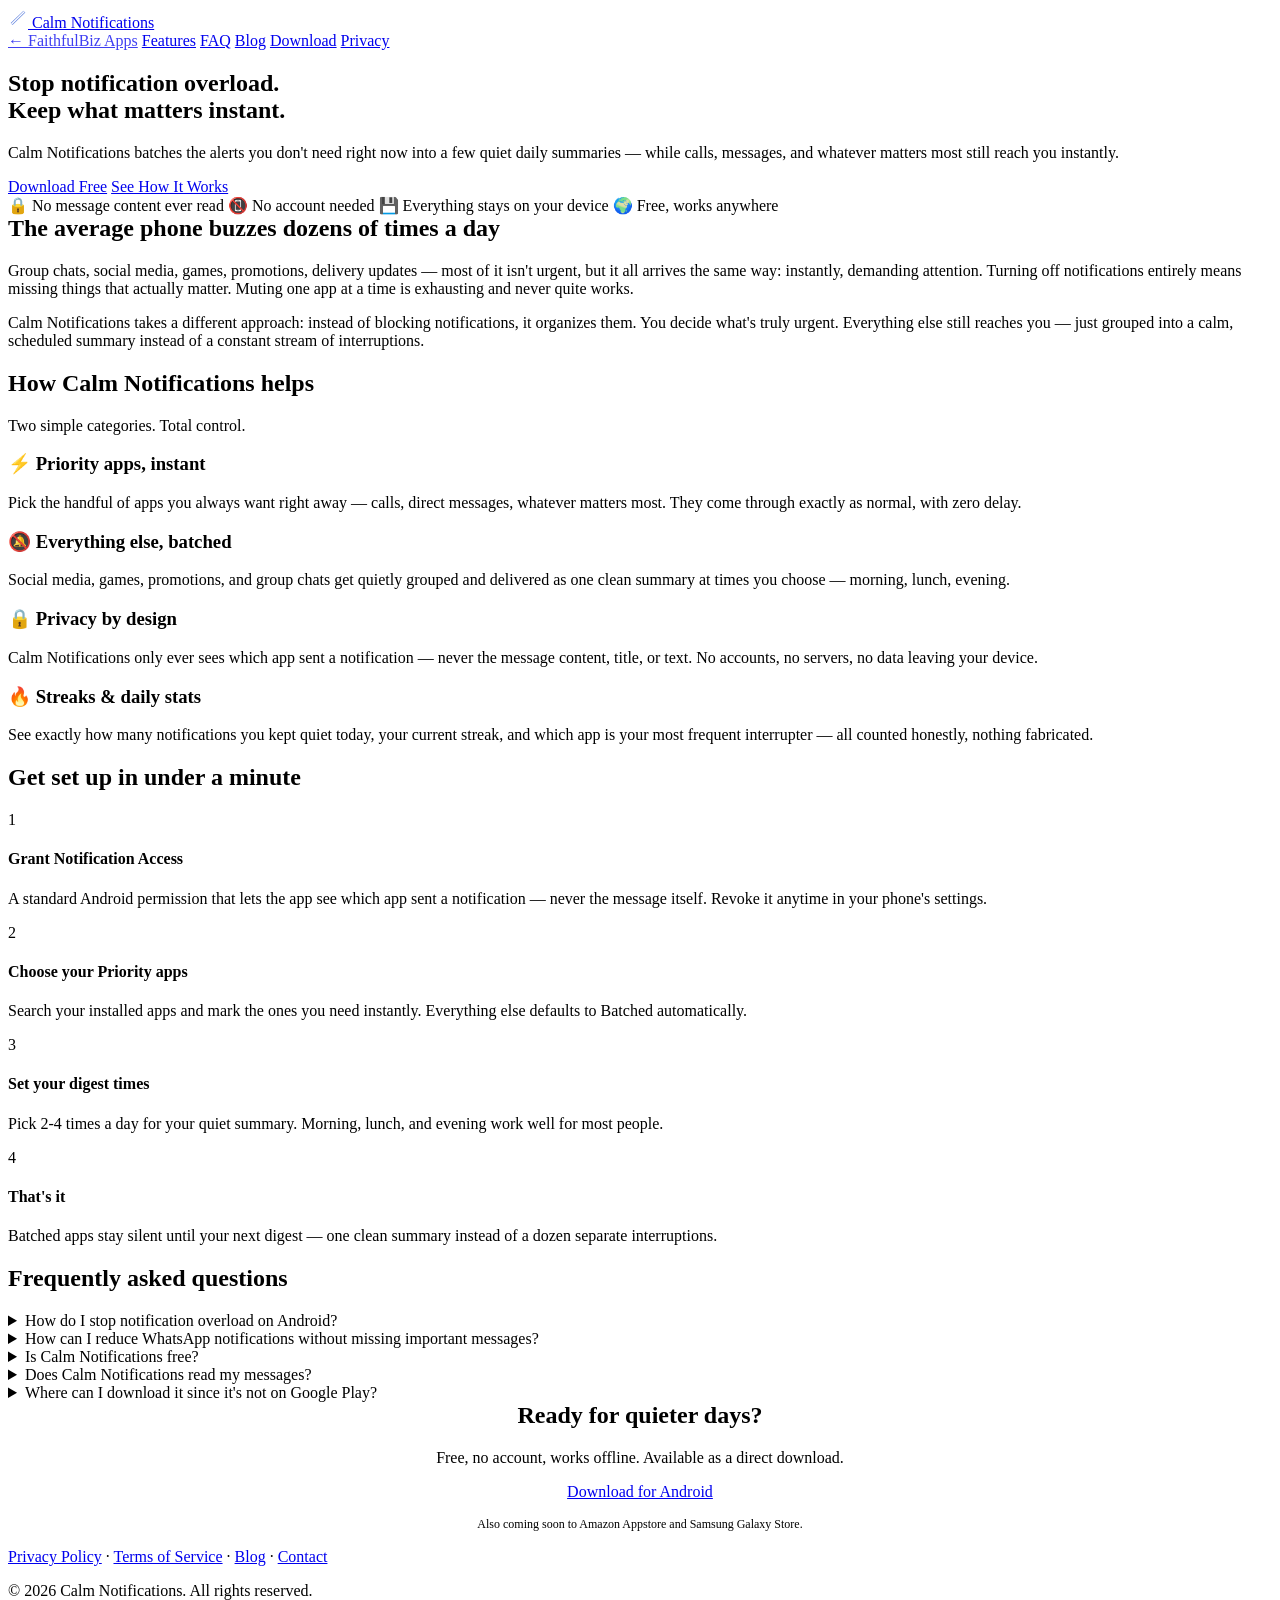
==== calm-notifications/index.html @ 0799c3f9 "Add files via upload" ====
<!DOCTYPE html>
<html lang="en">
<head>
<meta charset="UTF-8">
<meta name="viewport" content="width=device-width, initial-scale=1.0">
<title>Calm Notifications — Stop Notification Overload on Android</title>
<meta name="description" content="Calm Notifications batches non-essential Android notifications into quiet daily summaries, so only what truly matters reaches you instantly. Free, private, no account needed.">
<meta name="keywords" content="stop notification overload android, notification digest app, batch android notifications, reduce phone distractions, notification organizer android, too many whatsapp notifications">
<link rel="canonical" href="https://app.faithfulbiz.com.ng/calm-notifications/">

<meta property="og:title" content="Calm Notifications — Less noise. More focus.">
<meta property="og:description" content="Batch non-essential Android notifications into quiet daily summaries. Free, private, works offline.">
<meta property="og:type" content="website">
<meta property="og:url" content="https://app.faithfulbiz.com.ng/calm-notifications/">

<link rel="preconnect" href="https://fonts.googleapis.com">
<link href="https://fonts.googleapis.com/css2?family=Fraunces:wght@600;700&family=Manrope:wght@400;500;600;700&display=swap" rel="stylesheet">
<link rel="stylesheet" href="assets/style.css">

<script type="application/ld+json">
{
  "@context": "https://schema.org",
  "@type": "SoftwareApplication",
  "name": "Calm Notifications",
  "applicationCategory": "UtilitiesApplication",
  "operatingSystem": "Android",
  "description": "Calm Notifications batches non-essential Android notifications into quiet daily summaries, letting you choose which apps deliver instantly and which get grouped. No account, no data collection, works entirely offline.",
  "offers": {
    "@type": "Offer",
    "price": "0",
    "priceCurrency": "USD"
  },
  "publisher": {
    "@type": "Organization",
    "name": "FaithfulBiz"
  }
}
</script>

<script type="application/ld+json">
{
  "@context": "https://schema.org",
  "@type": "FAQPage",
  "mainEntity": [
    {
      "@type": "Question",
      "name": "How do I stop notification overload on Android?",
      "acceptedAnswer": {
        "@type": "Answer",
        "text": "The most effective way is to separate notifications into two groups: apps you need instantly (calls, messages) and apps that can wait (social media, games, promotions). Calm Notifications does this automatically — you mark a handful of apps as Priority, and everything else gets quietly grouped into a few daily summaries instead of interrupting you constantly."
      }
    },
    {
      "@type": "Question",
      "name": "How can I reduce WhatsApp notifications without missing important messages?",
      "acceptedAnswer": {
        "@type": "Answer",
        "text": "Instead of muting WhatsApp entirely, use an app like Calm Notifications to batch WhatsApp group chats and less urgent conversations into scheduled digests, while keeping direct messages from important contacts instant. This way you still see everything, just on your own schedule."
      }
    },
    {
      "@type": "Question",
      "name": "Is Calm Notifications free?",
      "acceptedAnswer": {
        "@type": "Answer",
        "text": "Yes, Calm Notifications is completely free to download and use, with no account required."
      }
    },
    {
      "@type": "Question",
      "name": "Does Calm Notifications read my messages?",
      "acceptedAnswer": {
        "@type": "Answer",
        "text": "No. Calm Notifications only reads which app sent a notification (for example, WhatsApp or Instagram) and the app name, in order to group and count notifications. It never reads, stores, or transmits the actual message content, title, or text of any notification."
      }
    },
    {
      "@type": "Question",
      "name": "Where can I download Calm Notifications since it's not on Google Play?",
      "acceptedAnswer": {
        "@type": "Answer",
        "text": "Calm Notifications is distributed directly as an APK file (and via Amazon Appstore / Samsung Galaxy Store) rather than Google Play. You can download the latest version directly from this site's download section."
      }
    }
  ]
}
</script>
</head>
<body>

<header class="site-header">
  <div class="container">
    <a href="index.html" class="logo">
      <span class="logo-badge">
        <svg width="20" height="20" viewBox="0 0 100 100" fill="none" xmlns="http://www.w3.org/2000/svg">
          <ellipse cx="50" cy="38" rx="20" ry="17" fill="white"/>
          <polygon points="32,45 68,45 76,66 24,66" fill="white"/>
          <rect x="20" y="64" width="60" height="6" rx="3" fill="white"/>
          <ellipse cx="50" cy="79" rx="6" ry="6" fill="white"/>
          <line x1="18" y1="80" x2="82" y2="18" stroke="#5B7FDE" stroke-width="13"/>
          <line x1="18" y1="80" x2="82" y2="18" stroke="white" stroke-width="7"/>
        </svg>
      </span>
      <span class="logo-text">Calm Notifications</span>
    </a>
    <nav class="site-nav">
      <a href="../index.html" style="opacity:0.75;">← FaithfulBiz Apps</a>
      <a href="#features">Features</a>
      <a href="#faq">FAQ</a>
      <a href="blog/index.html">Blog</a>
      <a href="#download">Download</a>
      <a href="privacy.html">Privacy</a>
    </nav>
  </div>
</header>

<main class="container">

  <section class="hero">
    <h1>Stop notification overload.<br>Keep what matters instant.</h1>
    <p class="lead">Calm Notifications batches the alerts you don't need right now into a few quiet daily summaries — while calls, messages, and whatever matters most still reach you instantly.</p>
    <div class="btn-row">
      <a href="#download" class="btn">Download Free</a>
      <a href="#how-it-works" class="btn secondary">See How It Works</a>
    </div>
    <div class="badge-row">
      <span class="badge">🔒 No message content ever read</span>
      <span class="badge">📵 No account needed</span>
      <span class="badge">💾 Everything stays on your device</span>
      <span class="badge">🌍 Free, works anywhere</span>
    </div>
  </section>

  <section id="problem">
    <div class="card">
      <h2 class="serif" style="margin-top:0;">The average phone buzzes dozens of times a day</h2>
      <p>Group chats, social media, games, promotions, delivery updates — most of it isn't urgent, but it all arrives the same way: instantly, demanding attention. Turning off notifications entirely means missing things that actually matter. Muting one app at a time is exhausting and never quite works.</p>
      <p>Calm Notifications takes a different approach: instead of blocking notifications, it organizes them. You decide what's truly urgent. Everything else still reaches you — just grouped into a calm, scheduled summary instead of a constant stream of interruptions.</p>
    </div>
  </section>

  <section id="features">
    <h2 class="serif section-title">How Calm Notifications helps</h2>
    <p class="section-sub">Two simple categories. Total control.</p>
    <div class="grid cols-2">
      <div class="card feature-card">
        <h3>⚡ Priority apps, instant</h3>
        <p>Pick the handful of apps you always want right away — calls, direct messages, whatever matters most. They come through exactly as normal, with zero delay.</p>
      </div>
      <div class="card feature-card">
        <h3>🔕 Everything else, batched</h3>
        <p>Social media, games, promotions, and group chats get quietly grouped and delivered as one clean summary at times you choose — morning, lunch, evening.</p>
      </div>
      <div class="card feature-card">
        <h3>🔒 Privacy by design</h3>
        <p>Calm Notifications only ever sees which app sent a notification — never the message content, title, or text. No accounts, no servers, no data leaving your device.</p>
      </div>
      <div class="card feature-card">
        <h3>🔥 Streaks & daily stats</h3>
        <p>See exactly how many notifications you kept quiet today, your current streak, and which app is your most frequent interrupter — all counted honestly, nothing fabricated.</p>
      </div>
    </div>
  </section>

  <section id="how-it-works">
    <h2 class="serif section-title">Get set up in under a minute</h2>
    <div class="card">
      <div class="steps">
        <div class="step">
          <div class="step-num">1</div>
          <div class="step-content">
            <h4>Grant Notification Access</h4>
            <p>A standard Android permission that lets the app see which app sent a notification — never the message itself. Revoke it anytime in your phone's settings.</p>
          </div>
        </div>
        <div class="step">
          <div class="step-num">2</div>
          <div class="step-content">
            <h4>Choose your Priority apps</h4>
            <p>Search your installed apps and mark the ones you need instantly. Everything else defaults to Batched automatically.</p>
          </div>
        </div>
        <div class="step">
          <div class="step-num">3</div>
          <div class="step-content">
            <h4>Set your digest times</h4>
            <p>Pick 2-4 times a day for your quiet summary. Morning, lunch, and evening work well for most people.</p>
          </div>
        </div>
        <div class="step">
          <div class="step-num">4</div>
          <div class="step-content">
            <h4>That's it</h4>
            <p>Batched apps stay silent until your next digest — one clean summary instead of a dozen separate interruptions.</p>
          </div>
        </div>
      </div>
    </div>
  </section>

  <section id="faq">
    <h2 class="serif section-title">Frequently asked questions</h2>
    <details class="faq-item">
      <summary>How do I stop notification overload on Android?</summary>
      <p>The most effective way is to separate notifications into two groups: apps you need instantly (calls, messages) and apps that can wait (social media, games, promotions). Calm Notifications does this automatically — mark a handful of apps as Priority, and everything else gets quietly grouped into a few daily summaries instead of interrupting you constantly.</p>
    </details>
    <details class="faq-item">
      <summary>How can I reduce WhatsApp notifications without missing important messages?</summary>
      <p>Instead of muting WhatsApp entirely, batch group chats and less urgent conversations into scheduled digests, while keeping direct messages from important contacts instant. You still see everything, just on your own schedule.</p>
    </details>
    <details class="faq-item">
      <summary>Is Calm Notifications free?</summary>
      <p>Yes, completely free to download and use, with no account required.</p>
    </details>
    <details class="faq-item">
      <summary>Does Calm Notifications read my messages?</summary>
      <p>No. It only reads which app sent a notification and the app name, to group and count them. It never reads, stores, or transmits the actual message content, title, or text.</p>
    </details>
    <details class="faq-item">
      <summary>Where can I download it since it's not on Google Play?</summary>
      <p>Calm Notifications is distributed directly as an APK (and via Amazon Appstore / Samsung Galaxy Store) rather than Google Play. Download the latest version directly below.</p>
    </details>
  </section>

  <section id="download">
    <div class="card" style="text-align:center;">
      <h2 class="serif" style="margin-top:0;">Ready for quieter days?</h2>
      <p style="color:var(--muted);">Free, no account, works offline. Available as a direct download.</p>
      <div class="btn-row">
        <a href="https://github.com/mrprince-star/Calm_Notification/releases/latest" class="btn">Download for Android</a>
      </div>
      <p style="font-size:12px;color:var(--muted);margin-top:16px;">Also coming soon to Amazon Appstore and Samsung Galaxy Store.</p>
    </div>
  </section>

</main>

<footer class="site-footer">
  <div class="container">
    <p><a href="privacy.html">Privacy Policy</a> · <a href="terms.html">Terms of Service</a> · <a href="blog/index.html">Blog</a> · <a href="mailto:faithfulbizteam@gmail.com">Contact</a></p>
    <p>&copy; <span id="year"></span> Calm Notifications. All rights reserved.</p>
  </div>
</footer>

<script>document.getElementById('year').textContent = new Date().getFullYear();</script>
</body>
</html>
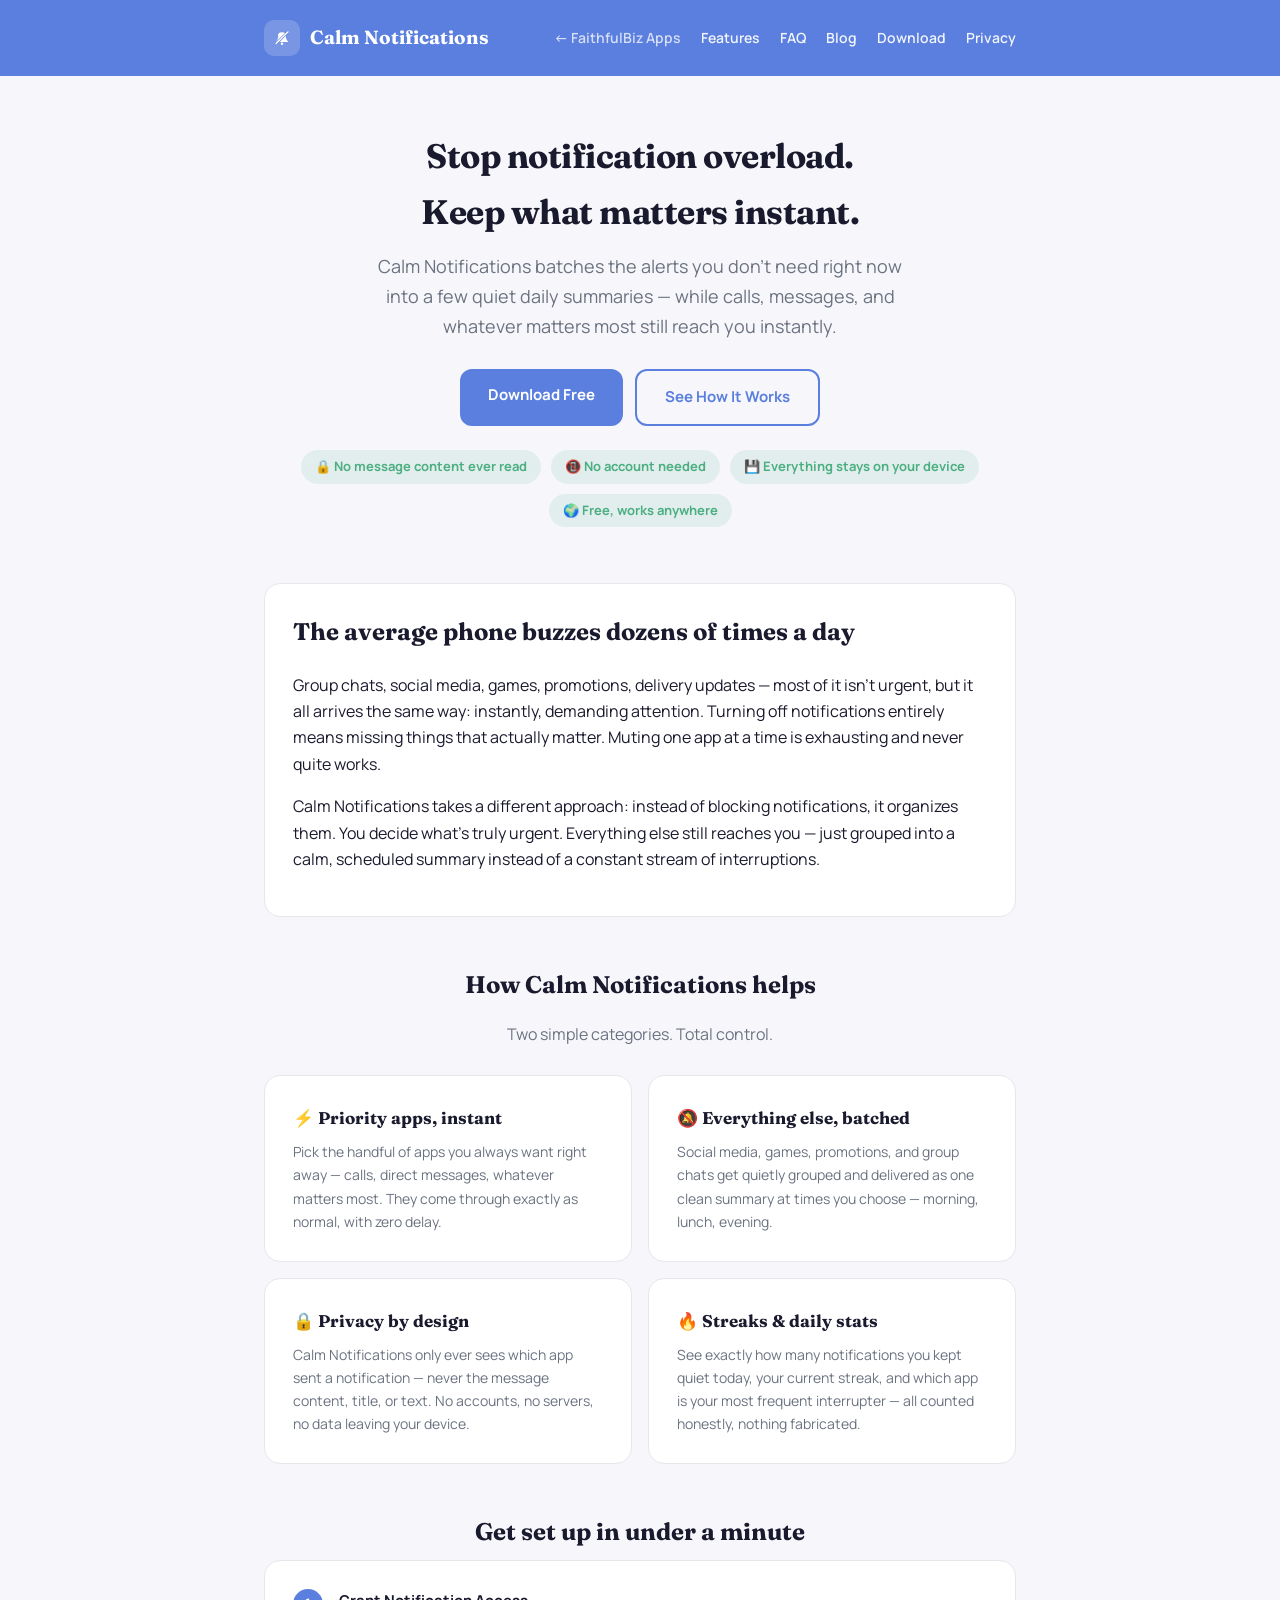
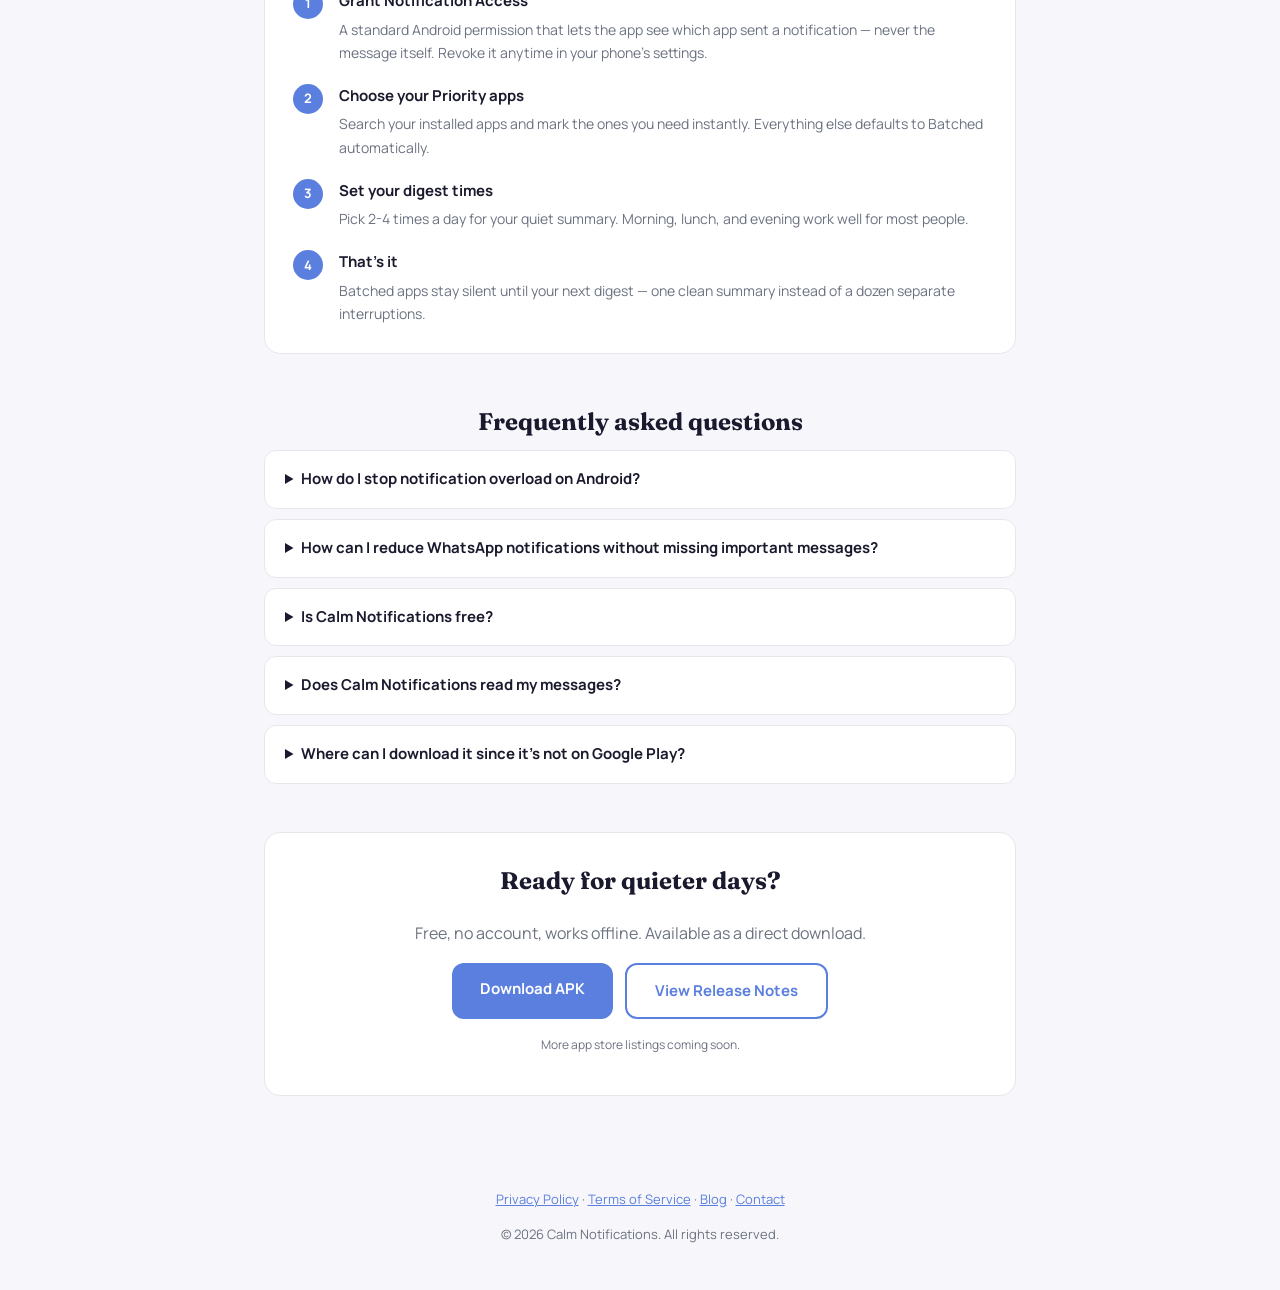
==== commit 1c182503: "Update Calm Notifications download information" ====
--- a/calm-notifications/index.html
+++ b/calm-notifications/index.html
@@ -79,7 +79,7 @@
       "name": "Where can I download Calm Notifications since it's not on Google Play?",
       "acceptedAnswer": {
         "@type": "Answer",
-        "text": "Calm Notifications is distributed directly as an APK file (and via Amazon Appstore / Samsung Galaxy Store) rather than Google Play. You can download the latest version directly from this site's download section."
+        "text": "Calm Notifications is distributed directly as an APK file from this website, with more app store listings planned. You can download the latest version directly from this site's download section."
       }
     }
   ]
@@ -218,7 +218,7 @@
     </details>
     <details class="faq-item">
       <summary>Where can I download it since it's not on Google Play?</summary>
-      <p>Calm Notifications is distributed directly as an APK (and via Amazon Appstore / Samsung Galaxy Store) rather than Google Play. Download the latest version directly below.</p>
+      <p>Calm Notifications is distributed directly as an APK file from this website, with more app store listings planned. Download the latest version directly below.</p>
     </details>
   </section>
 
@@ -227,9 +227,10 @@
       <h2 class="serif" style="margin-top:0;">Ready for quieter days?</h2>
       <p style="color:var(--muted);">Free, no account, works offline. Available as a direct download.</p>
       <div class="btn-row">
-        <a href="https://github.com/mrprince-star/Calm_Notification/releases/latest" class="btn">Download for Android</a>
-      </div>
-      <p style="font-size:12px;color:var(--muted);margin-top:16px;">Also coming soon to Amazon Appstore and Samsung Galaxy Store.</p>
+        <a href="https://github.com/Mrprince-star/Calm_Notification/releases/latest/download/calm_notifications.apk" class="btn">Download APK</a>
+        <a href="https://github.com/Mrprince-star/Calm_Notification/releases/latest" class="btn secondary">View Release Notes</a>
+      </div>
+      <p style="font-size:12px;color:var(--muted);margin-top:16px;">More app store listings coming soon.</p>
     </div>
   </section>
 
--- a/calm-notifications/assets/style.css
+++ b/calm-notifications/assets/style.css
@@ -0,0 +1,182 @@
+:root {
+  --brand: #5B7FDE;
+  --accent: #4CAF82;
+  --bg: #F7F7FB;
+  --text: #1A1A2E;
+  --muted: #6B7280;
+  --card-border: #E5E7EB;
+}
+* { box-sizing: border-box; }
+body {
+  margin: 0;
+  font-family: 'Manrope', -apple-system, BlinkMacSystemFont, "Segoe UI", Roboto, Helvetica, Arial, sans-serif;
+  background: var(--bg);
+  color: var(--text);
+  line-height: 1.65;
+}
+h1, h2, h3, .serif {
+  font-family: 'Fraunces', Georgia, serif;
+}
+.container {
+  max-width: 800px;
+  margin: 0 auto;
+  padding: 0 24px;
+}
+header.site-header {
+  background: var(--brand);
+  color: white;
+  padding: 20px 0;
+}
+header.site-header .container {
+  display: flex;
+  align-items: center;
+  justify-content: space-between;
+  flex-wrap: wrap;
+  gap: 12px;
+}
+.logo {
+  display: flex;
+  align-items: center;
+  gap: 10px;
+  text-decoration: none;
+  color: white;
+}
+.logo-badge {
+  width: 36px;
+  height: 36px;
+  border-radius: 10px;
+  background: rgba(255,255,255,0.18);
+  display: flex;
+  align-items: center;
+  justify-content: center;
+}
+.logo-text {
+  font-family: 'Fraunces', serif;
+  font-weight: 700;
+  font-size: 19px;
+}
+nav.site-nav {
+  display: flex;
+  gap: 20px;
+  flex-wrap: wrap;
+}
+nav.site-nav a {
+  color: white;
+  text-decoration: none;
+  font-weight: 600;
+  font-size: 14px;
+  opacity: 0.92;
+}
+main { padding: 48px 0 80px; }
+section { margin-bottom: 48px; }
+.hero { text-align: center; padding: 24px 0 8px; }
+.hero h1 {
+  font-size: 34px;
+  font-weight: 700;
+  margin-bottom: 12px;
+  letter-spacing: -0.5px;
+}
+.hero p.lead {
+  font-size: 18px;
+  color: var(--muted);
+  max-width: 560px;
+  margin: 0 auto 28px;
+}
+.btn {
+  display: inline-block;
+  background: var(--brand);
+  color: white;
+  text-decoration: none;
+  font-weight: 700;
+  padding: 14px 28px;
+  border-radius: 12px;
+  font-size: 15px;
+}
+.btn.secondary {
+  background: transparent;
+  border: 2px solid var(--brand);
+  color: var(--brand);
+}
+.btn-row { display: flex; gap: 12px; justify-content: center; flex-wrap: wrap; }
+.badge-row {
+  display: flex;
+  flex-wrap: wrap;
+  gap: 10px;
+  justify-content: center;
+  margin-top: 24px;
+}
+.badge {
+  background: rgba(76, 175, 130, 0.12);
+  color: var(--accent);
+  padding: 6px 14px;
+  border-radius: 20px;
+  font-size: 13px;
+  font-weight: 700;
+}
+.card {
+  background: white;
+  border: 1px solid var(--card-border);
+  border-radius: 16px;
+  padding: 28px;
+}
+.grid {
+  display: grid;
+  grid-template-columns: 1fr;
+  gap: 16px;
+}
+@media (min-width: 640px) {
+  .grid.cols-2 { grid-template-columns: 1fr 1fr; }
+}
+.feature-card h3 { margin: 0 0 8px; font-size: 17px; }
+.feature-card p { margin: 0; color: var(--muted); font-size: 14px; }
+.steps { display: flex; flex-direction: column; gap: 20px; }
+.step { display: flex; gap: 16px; align-items: flex-start; }
+.step-num {
+  flex-shrink: 0;
+  width: 30px; height: 30px;
+  border-radius: 50%;
+  background: var(--brand);
+  color: white;
+  display: flex; align-items: center; justify-content: center;
+  font-weight: 700; font-size: 13px;
+}
+.step-content h4 { margin: 0 0 4px; font-size: 15px; }
+.step-content p { margin: 0; color: var(--muted); font-size: 14px; }
+details.faq-item {
+  background: white;
+  border: 1px solid var(--card-border);
+  border-radius: 12px;
+  padding: 16px 20px;
+  margin-bottom: 10px;
+}
+details.faq-item summary {
+  font-weight: 700;
+  cursor: pointer;
+  font-size: 15px;
+}
+details.faq-item p { margin: 12px 0 0; color: var(--muted); font-size: 14px; }
+.blog-list-item {
+  background: white;
+  border: 1px solid var(--card-border);
+  border-radius: 16px;
+  padding: 24px;
+  margin-bottom: 16px;
+  text-decoration: none;
+  color: inherit;
+  display: block;
+}
+.blog-list-item h3 { margin: 0 0 8px; color: var(--text); }
+.blog-list-item p { margin: 0; color: var(--muted); font-size: 14px; }
+.blog-list-item .date { font-size: 12px; color: var(--brand); font-weight: 700; }
+article.post h2 { font-size: 22px; margin-top: 32px; }
+article.post p { margin-bottom: 16px; }
+article.post ul, article.post ol { margin-bottom: 16px; padding-left: 22px; }
+footer.site-footer {
+  text-align: center;
+  color: var(--muted);
+  font-size: 13px;
+  padding: 32px 0;
+}
+footer.site-footer a { color: var(--brand); }
+.section-title { text-align: center; margin-bottom: 8px; }
+.section-sub { text-align: center; color: var(--muted); margin-bottom: 28px; }
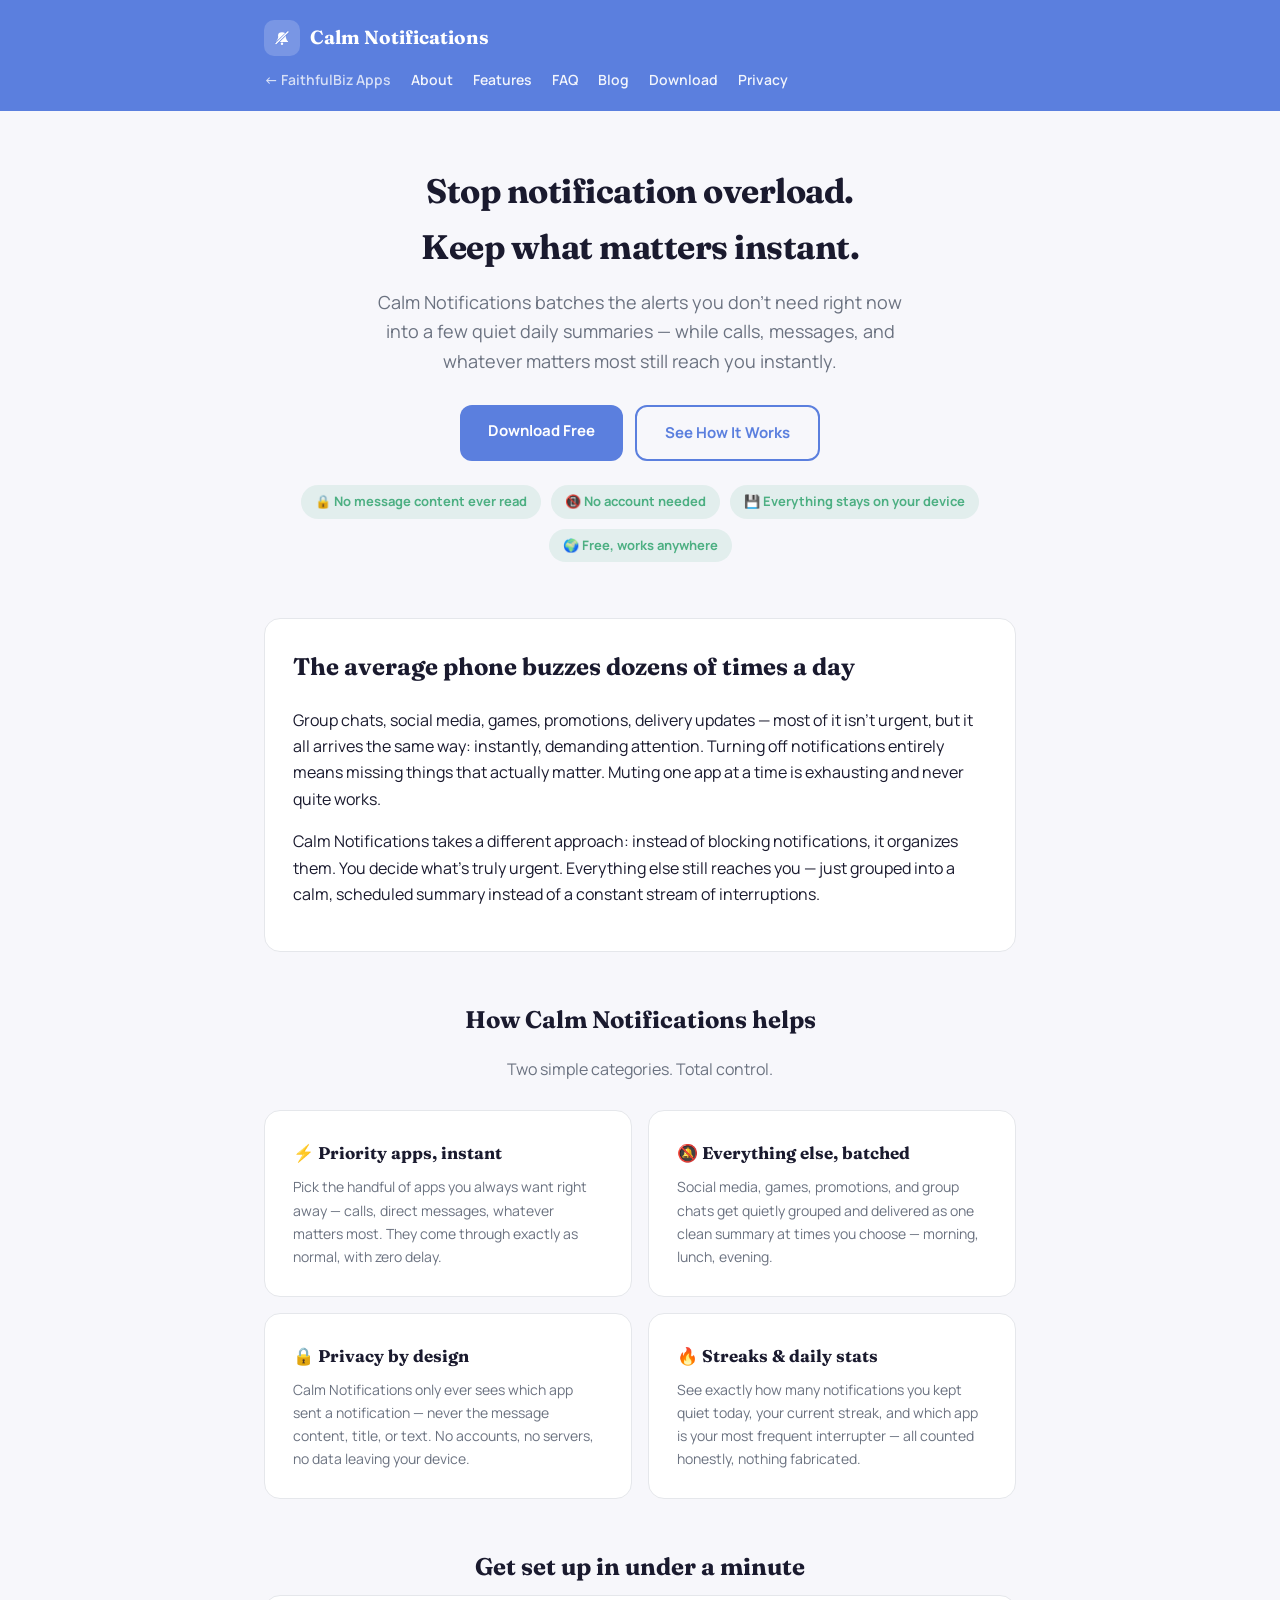
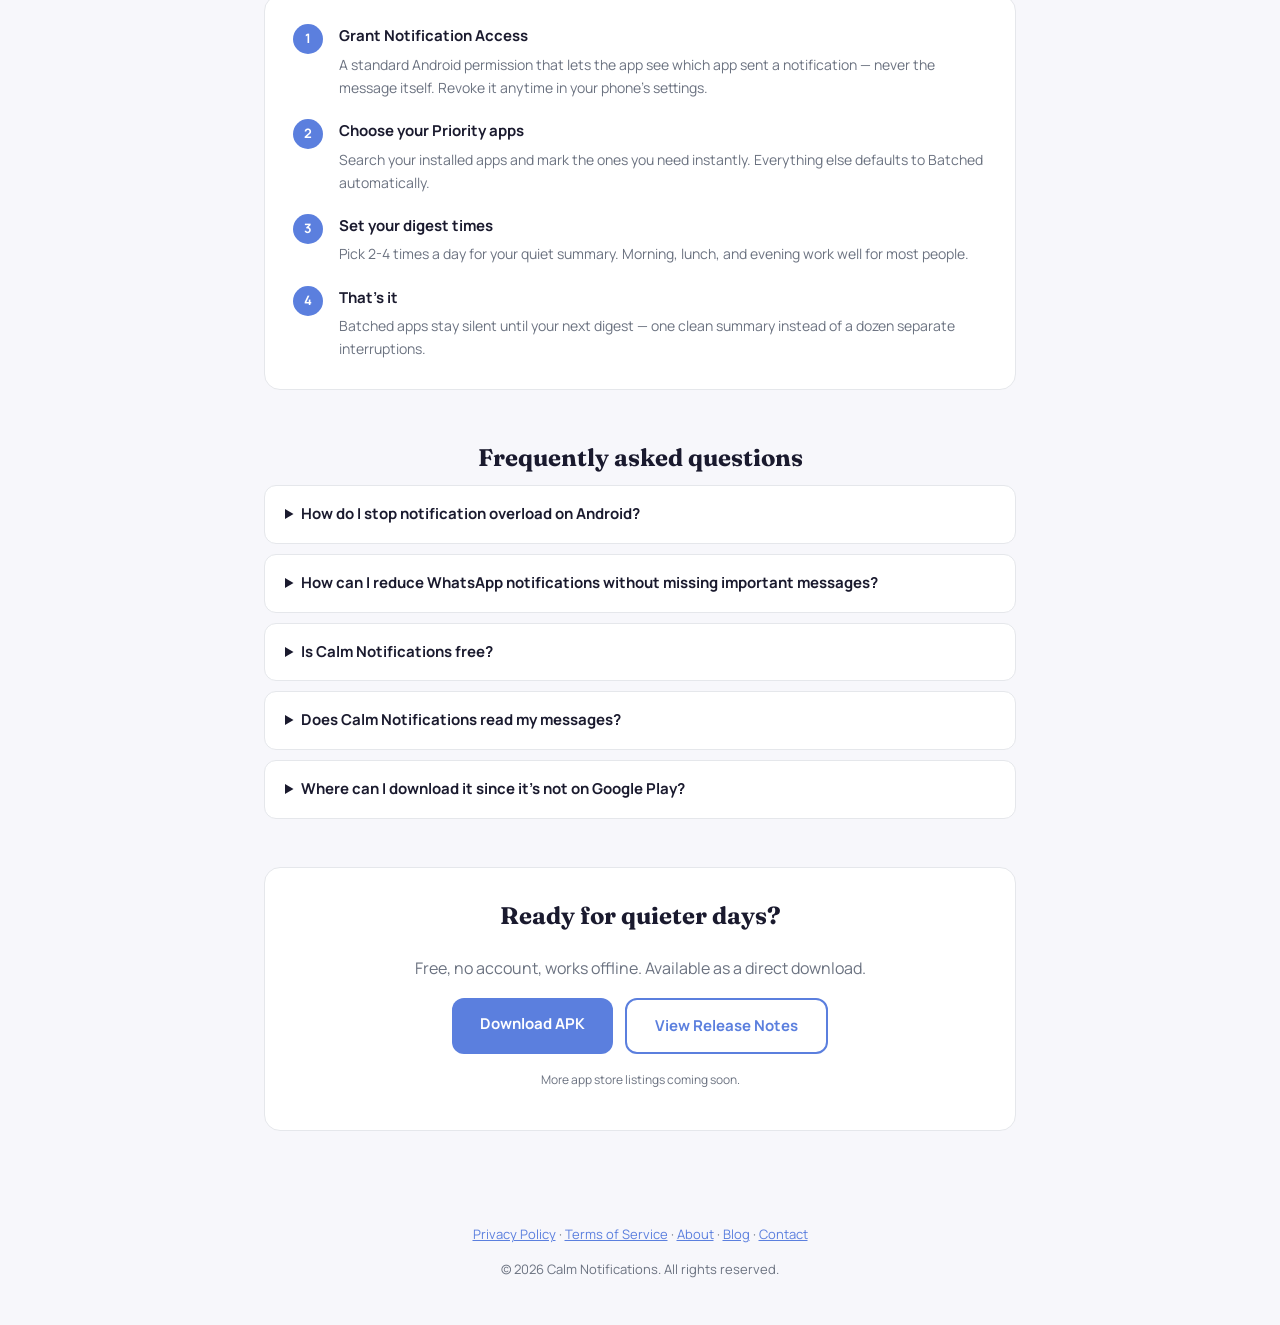
==== commit cfc79505: "Add meta tags and update footer links in index.html" ====
--- a/calm-notifications/index.html
+++ b/calm-notifications/index.html
@@ -7,6 +7,11 @@
 <meta name="description" content="Calm Notifications batches non-essential Android notifications into quiet daily summaries, so only what truly matters reaches you instantly. Free, private, no account needed.">
 <meta name="keywords" content="stop notification overload android, notification digest app, batch android notifications, reduce phone distractions, notification organizer android, too many whatsapp notifications">
 <link rel="canonical" href="https://app.faithfulbiz.com.ng/calm-notifications/">
+<meta property="og:site_name" content="Calm Notifications">
+<link rel="icon" type="image/x-icon" href="/favicon.ico">
+<link rel="icon" type="image/png" sizes="32x32" href="/favicon-32x32.png">
+<link rel="icon" type="image/png" sizes="16x16" href="/favicon-16x16.png">
+<link rel="apple-touch-icon" sizes="180x180" href="/apple-touch-icon.png">
 
 <meta property="og:title" content="Calm Notifications — Less noise. More focus.">
 <meta property="og:description" content="Batch non-essential Android notifications into quiet daily summaries. Free, private, works offline.">
@@ -105,6 +110,7 @@
     </a>
     <nav class="site-nav">
       <a href="../index.html" style="opacity:0.75;">← FaithfulBiz Apps</a>
+      <a href="about.html">About</a>
       <a href="#features">Features</a>
       <a href="#faq">FAQ</a>
       <a href="blog/index.html">Blog</a>
@@ -238,7 +244,7 @@
 
 <footer class="site-footer">
   <div class="container">
-    <p><a href="privacy.html">Privacy Policy</a> · <a href="terms.html">Terms of Service</a> · <a href="blog/index.html">Blog</a> · <a href="mailto:faithfulbizteam@gmail.com">Contact</a></p>
+    <p><a href="privacy.html">Privacy Policy</a> · <a href="terms.html">Terms of Service</a> · <a href="about.html">About</a> · <a href="blog/index.html">Blog</a> · <a href="mailto:faithfulbizteam@gmail.com">Contact</a></p>
     <p>&copy; <span id="year"></span> Calm Notifications. All rights reserved.</p>
   </div>
 </footer>
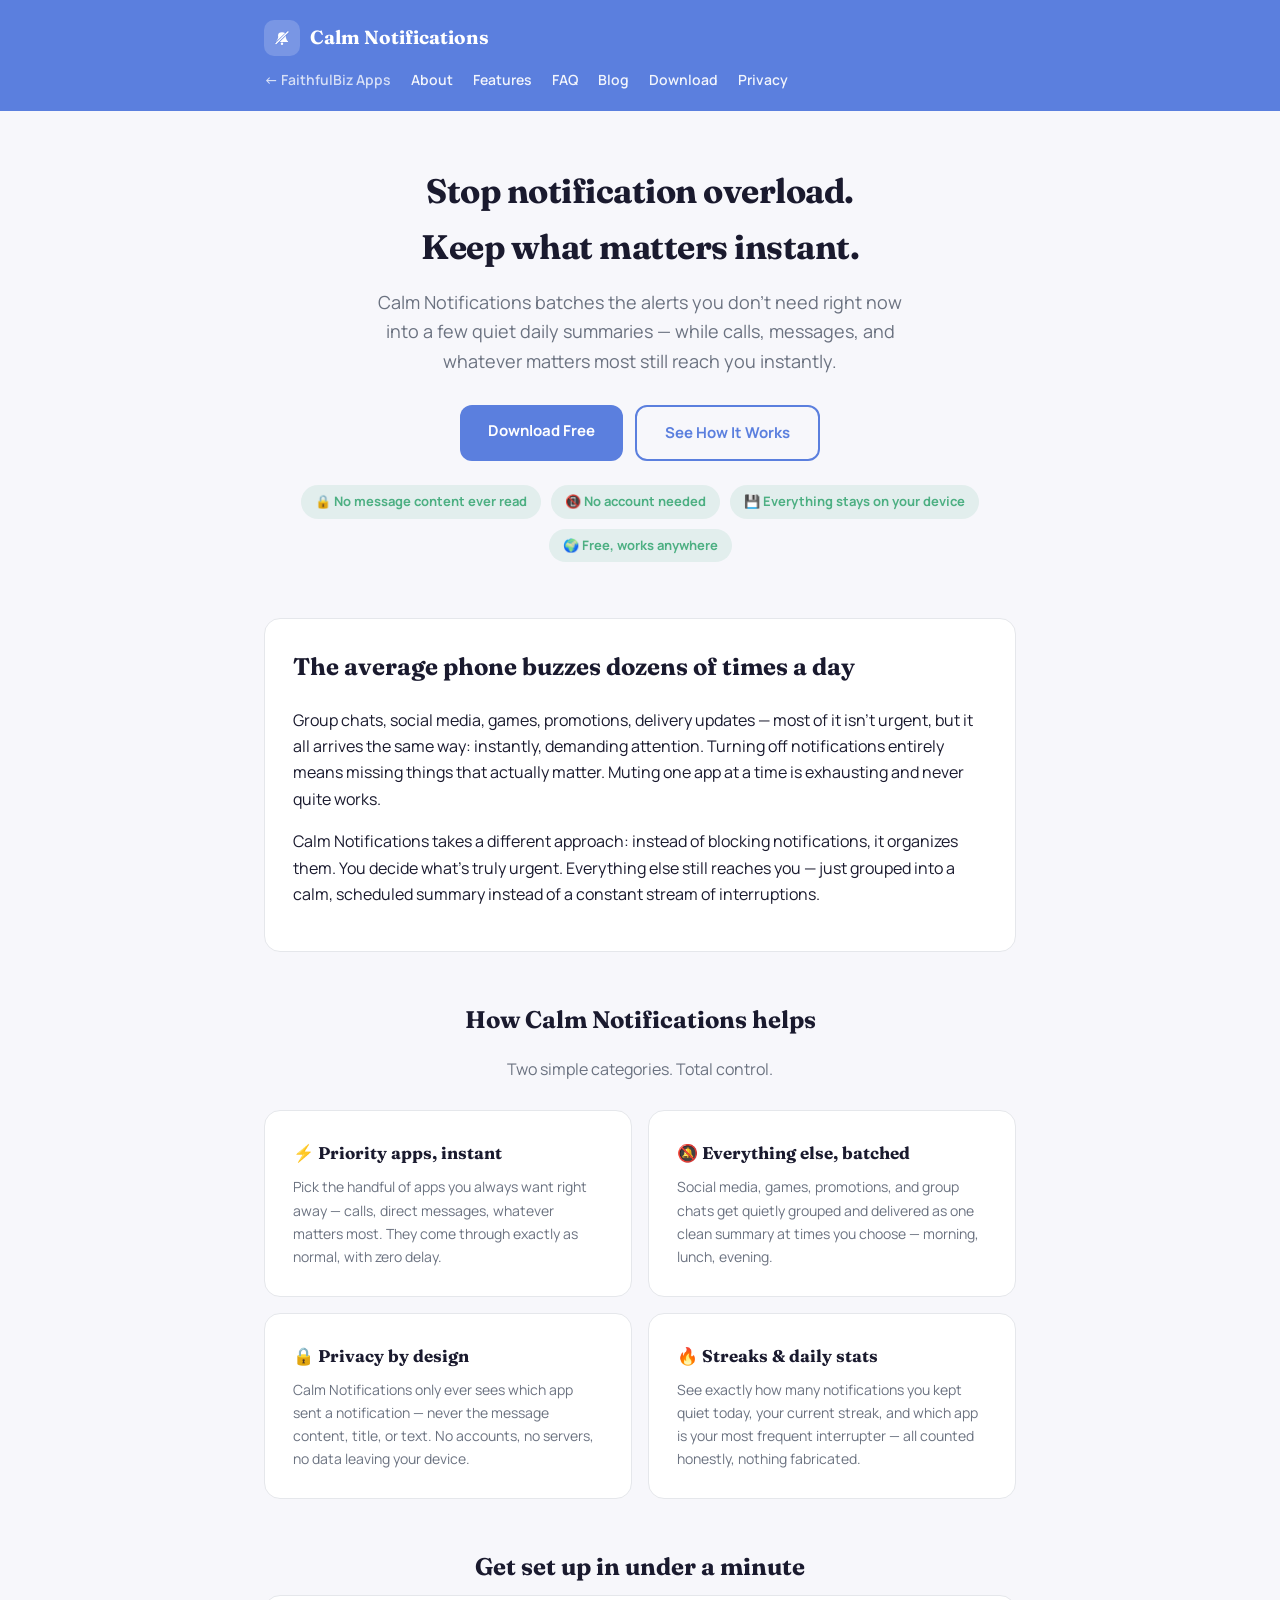
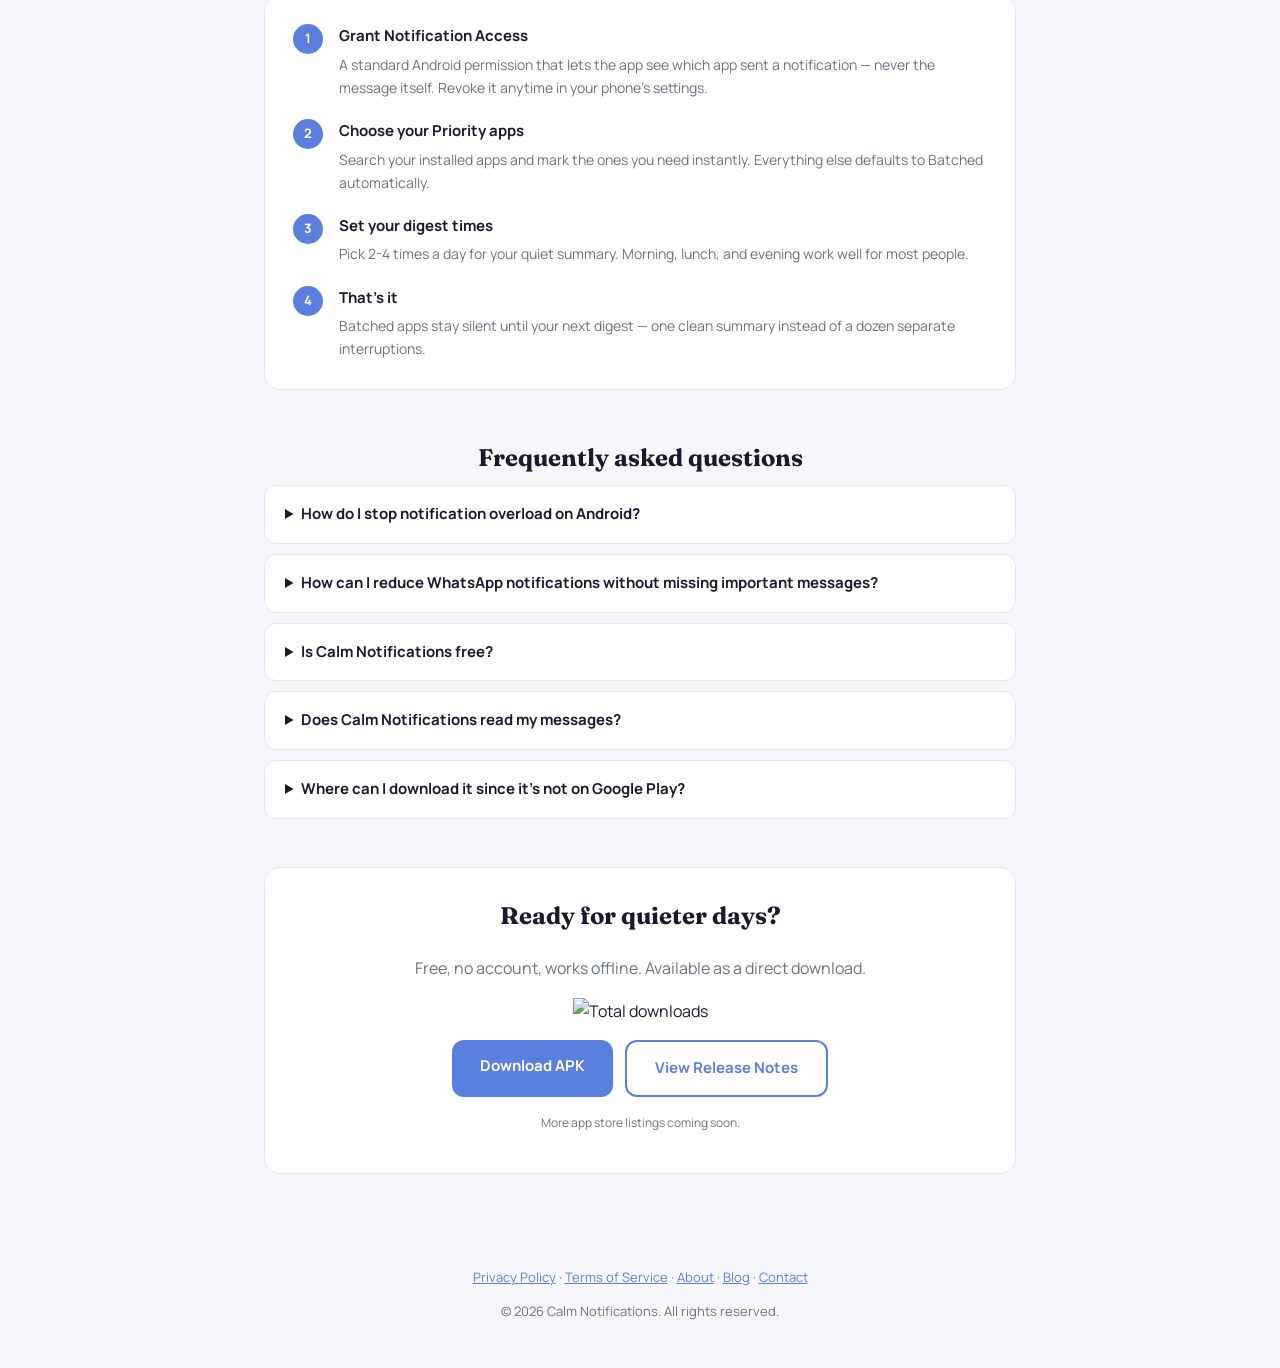
==== commit bd42ae7f: "Add download badge and Cloudflare analytics script" ====
--- a/calm-notifications/index.html
+++ b/calm-notifications/index.html
@@ -232,6 +232,7 @@
     <div class="card" style="text-align:center;">
       <h2 class="serif" style="margin-top:0;">Ready for quieter days?</h2>
       <p style="color:var(--muted);">Free, no account, works offline. Available as a direct download.</p>
+      <p><img src="https://img.shields.io/github/downloads/Mrprince-star/Calm_Notification/total?label=downloads&color=4CAF82" alt="Total downloads"></p>
       <div class="btn-row">
         <a href="https://github.com/Mrprince-star/Calm_Notification/releases/latest/download/calm_notifications.apk" class="btn">Download APK</a>
         <a href="https://github.com/Mrprince-star/Calm_Notification/releases/latest" class="btn secondary">View Release Notes</a>
@@ -250,5 +251,6 @@
 </footer>
 
 <script>document.getElementById('year').textContent = new Date().getFullYear();</script>
+<!-- Cloudflare Web Analytics --><script type="module" src="https://static.cloudflareinsights.com/beacon.min.js" data-cf-beacon='{"token": "d360aa17224e495dbc4f23665b287eea"}'></script><!-- End Cloudflare Web Analytics -->
 </body>
 </html>
